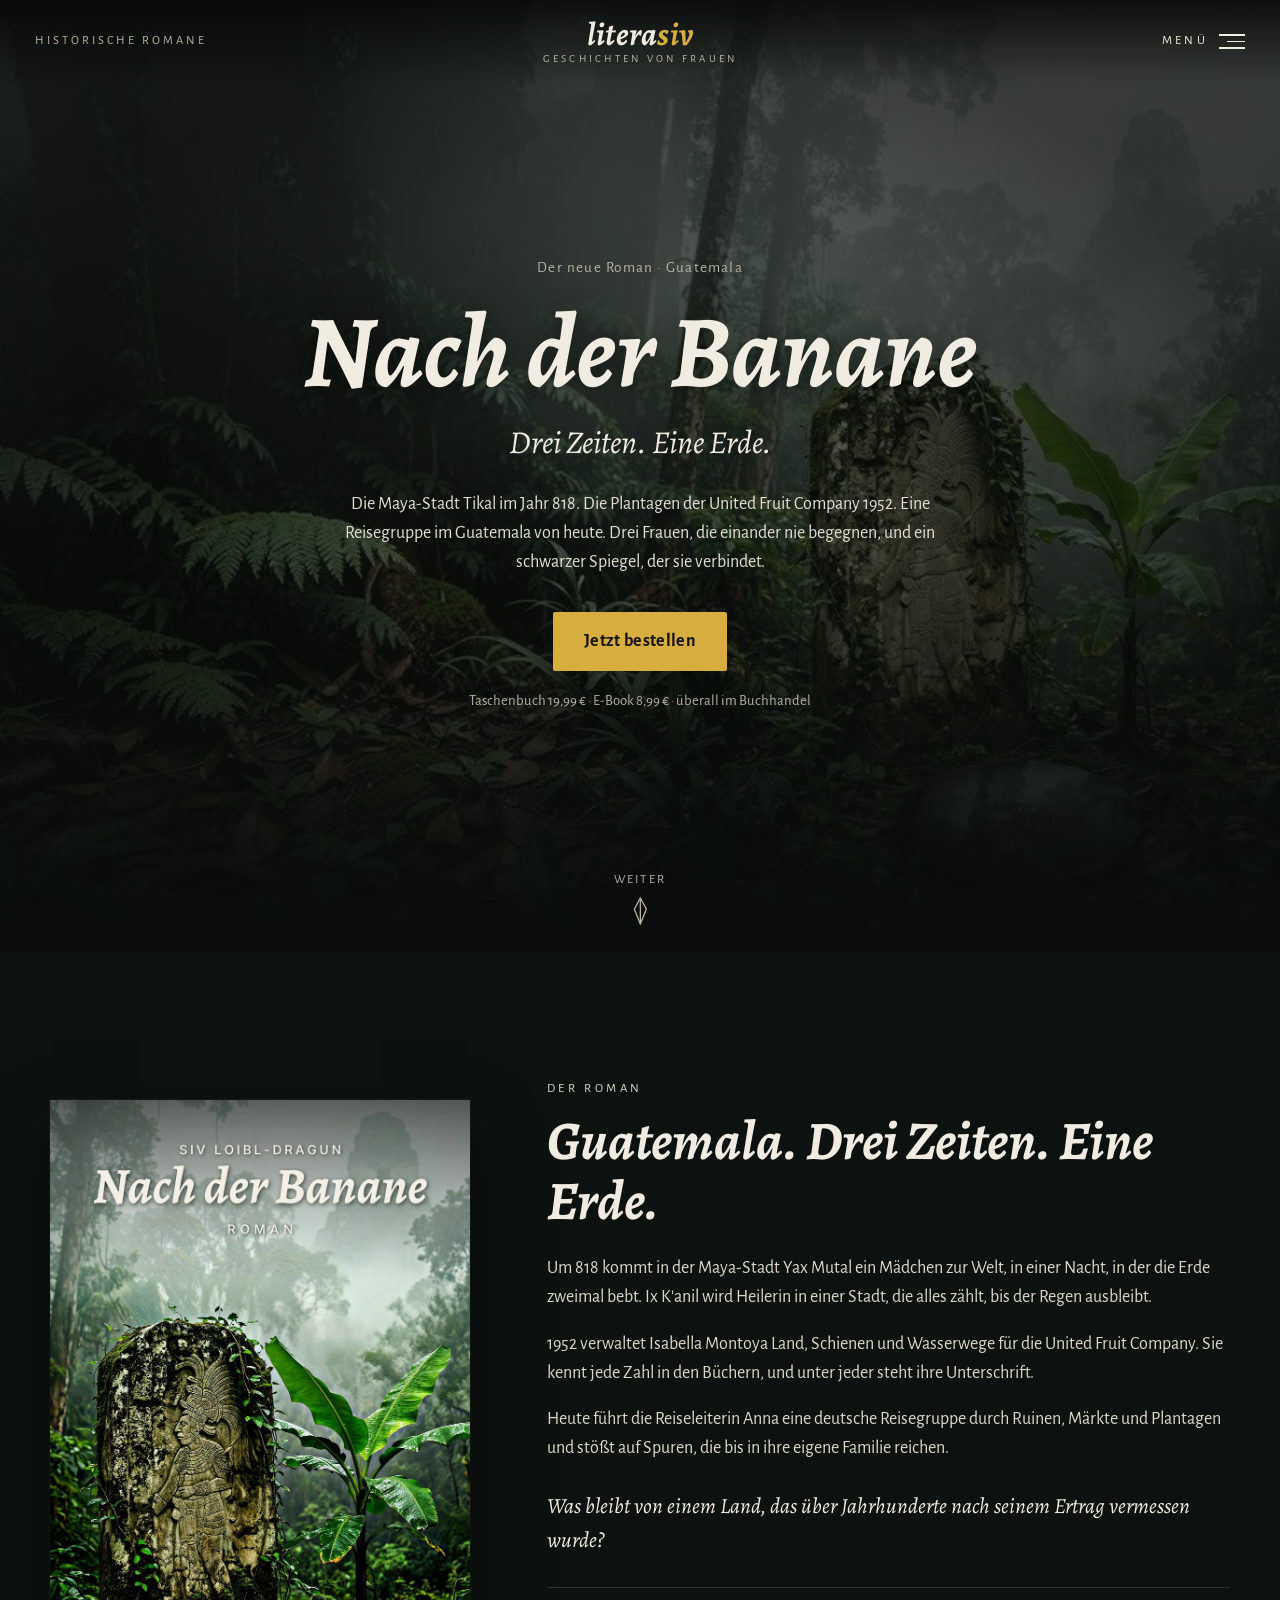
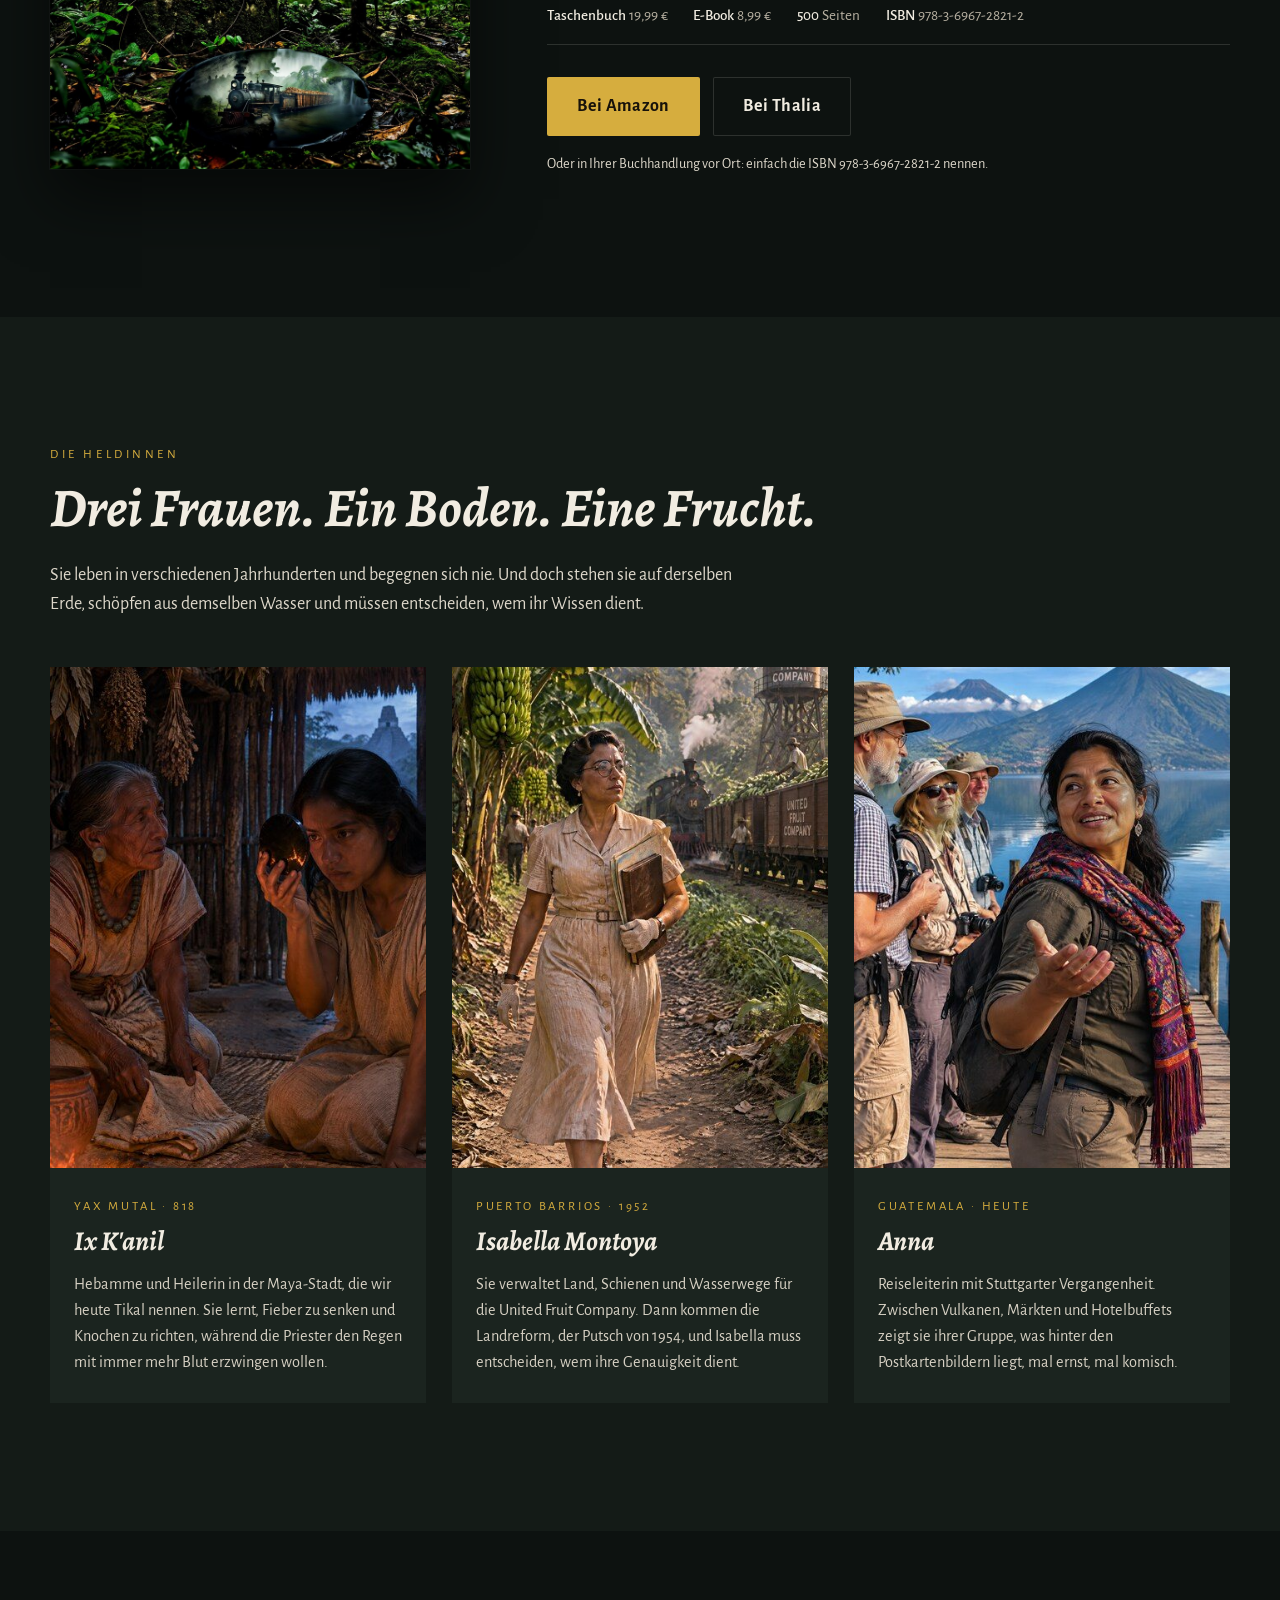
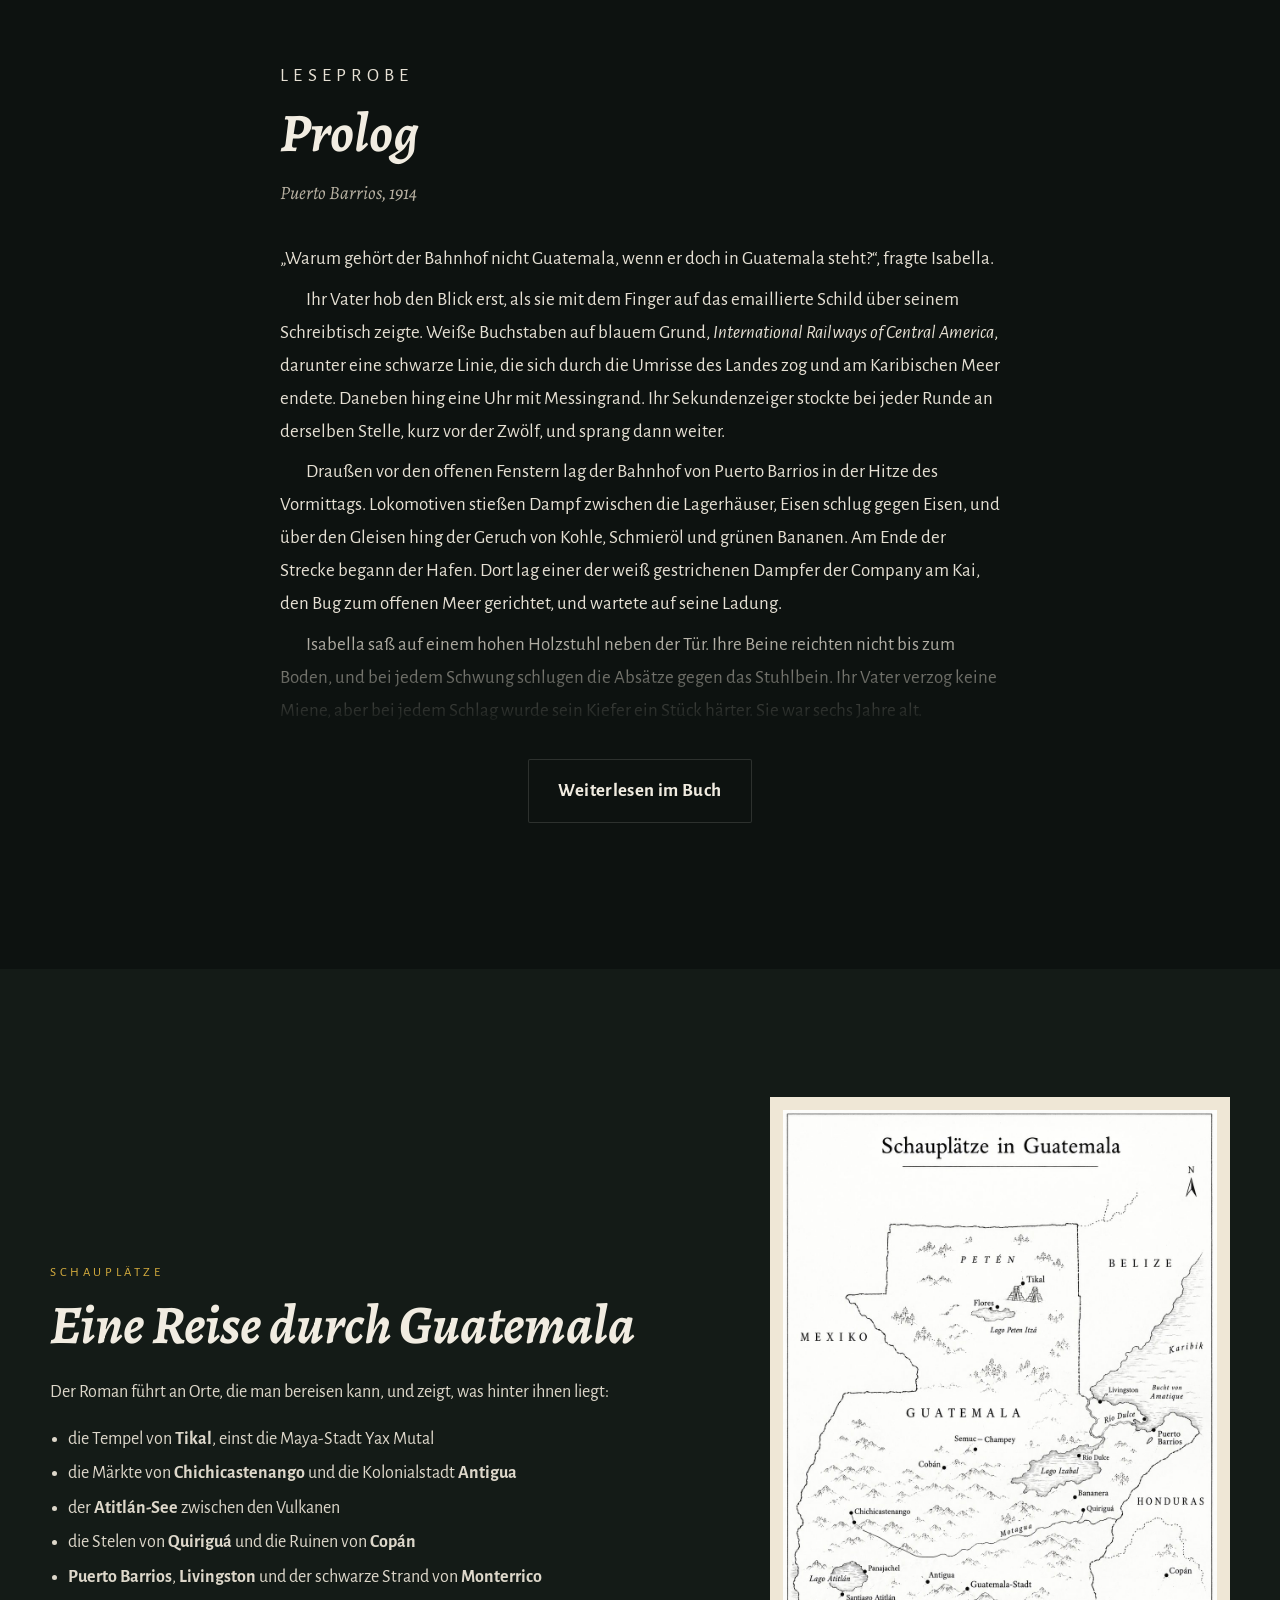
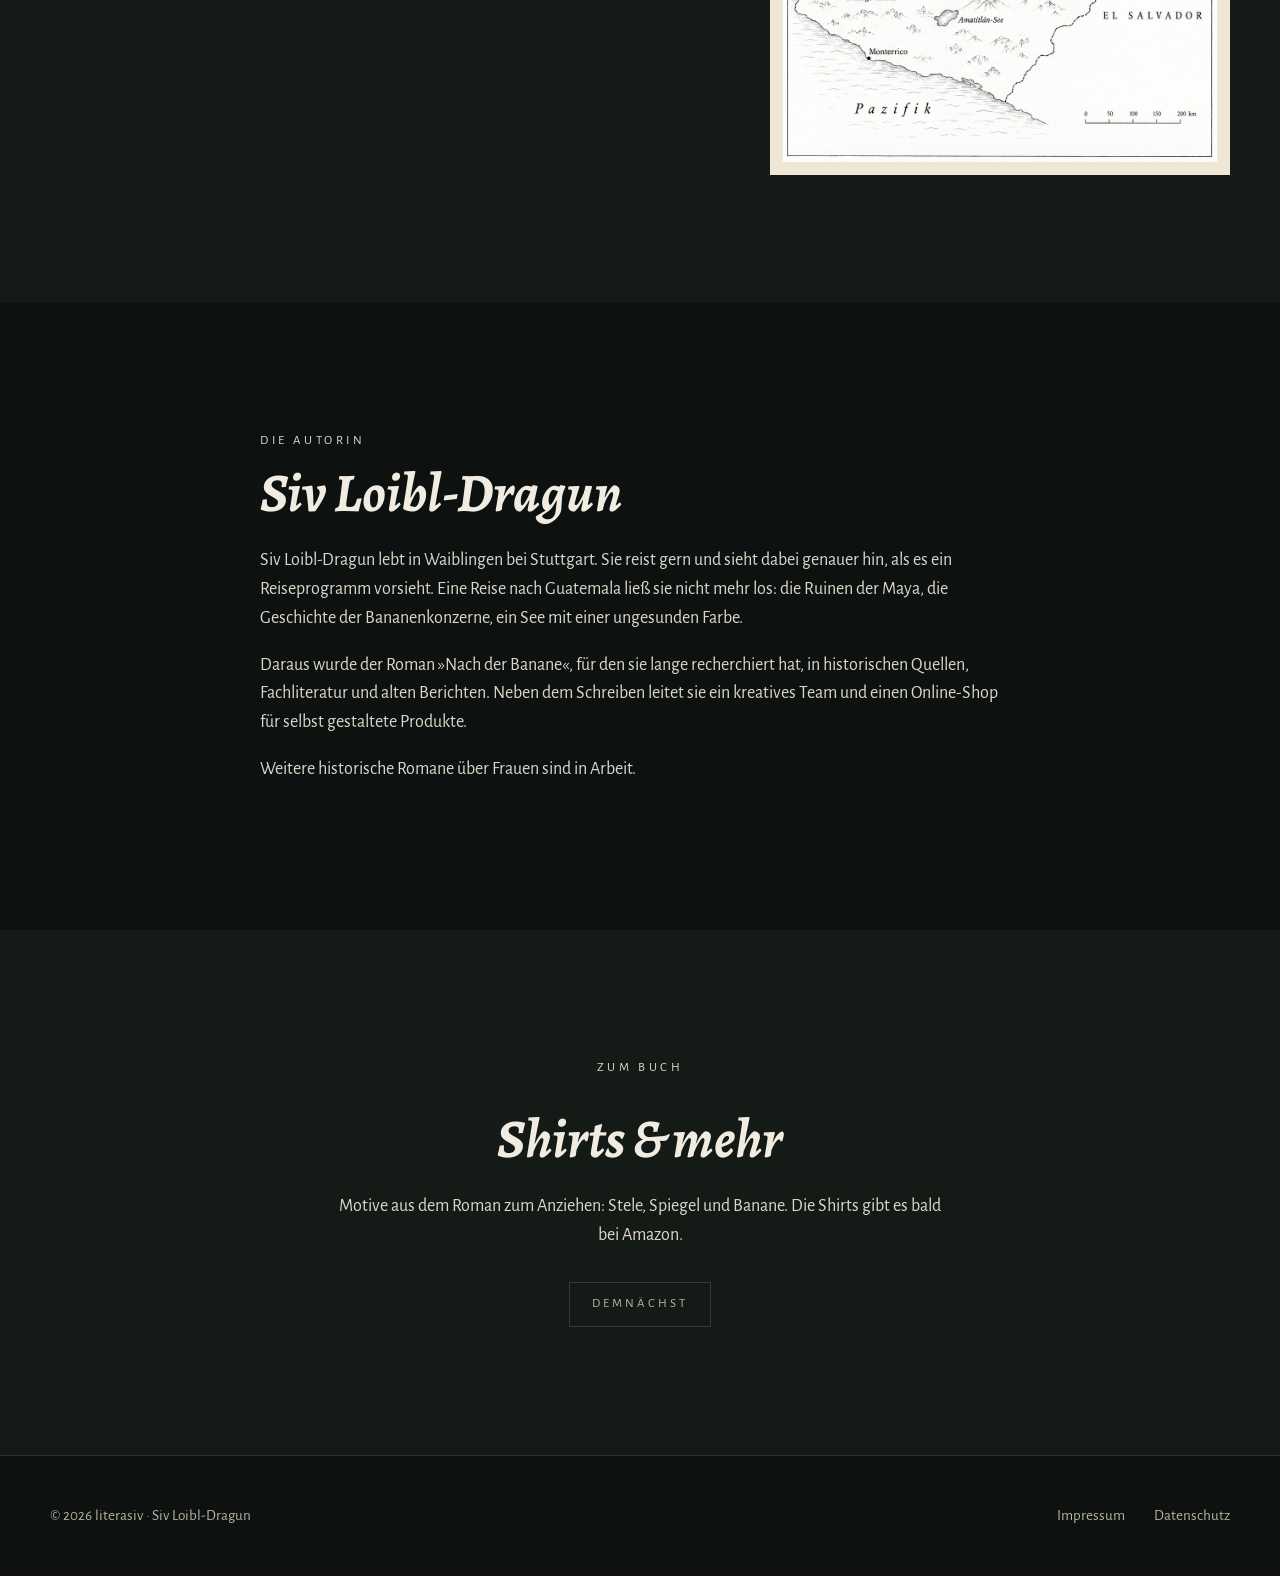
==== index.html @ 1d50f79e "Erste Version von literasiv.de: Startseite mit Video-Hero, Buch, drei Frauen, Leseprobe, Karte, Auto" ====
<!DOCTYPE html>
<html lang="de">
<head>
  <meta charset="utf-8">
  <meta name="viewport" content="width=device-width, initial-scale=1">
  <title>literasiv – Nach der Banane · Historische Romane über Frauen</title>
  <meta name="description" content="Nach der Banane – ein historischer Roman über Guatemala: die Maya 818, die United Fruit Company 1952 und eine Reise durch das heutige Guatemala. Von Siv Loibl-Dragun.">
  <meta property="og:title" content="Nach der Banane – Guatemala. Drei Zeiten. Eine Erde.">
  <meta property="og:description" content="Historischer Roman über drei Frauen, die einander nie begegnen und denselben Boden teilen.">
  <meta property="og:image" content="https://literasiv.de/img/cover.jpg">
  <meta property="og:type" content="website">
  <link rel="preload" href="fonts/alegreya-700-italic.woff2" as="font" type="font/woff2" crossorigin>
  <link rel="stylesheet" href="css/style.css">
  <link rel="icon" href="img/favicon.svg" type="image/svg+xml">
</head>
<body>

<header class="site-header" id="top">
  <span class="header-tag">Historische Romane</span>
  <a class="logo" href="#top" aria-label="literasiv – zur Startseite">
    <span class="logo-word">litera<span>siv</span></span>
    <span class="logo-sub">Geschichten von Frauen</span>
  </a>
  <button class="menu-toggle" aria-expanded="false" aria-controls="menu">
    <span class="label">Menü</span><span class="bars" aria-hidden="true"><i></i><i></i><i></i></span>
  </button>
</header>

<nav class="menu" id="menu" aria-label="Hauptmenü">
  <button class="menu-close">Schließen ✕</button>
  <ul>
    <li><a href="#buch">Das Buch</a></li>
    <li><a href="#frauen">Drei Frauen</a></li>
    <li><a href="#leseprobe">Leseprobe</a></li>
    <li><a href="#karte">Schauplätze</a></li>
    <li><a href="#autorin">Die Autorin</a></li>
    <li><a href="#shirts">Shirts</a></li>
  </ul>
</nav>

<main>
  <section class="hero" aria-label="Nach der Banane">
    <div class="hero-media" aria-hidden="true">
      <video autoplay muted loop playsinline preload="metadata" poster="img/hero-poster.jpg">
        <source src="video/hero.mp4" type="video/mp4">
      </video>
    </div>
    <div class="hero-inner">
      <p class="kicker">Der neue Roman · Guatemala</p>
      <h1>Nach der Banane</h1>
      <p class="claim">Drei Zeiten. Eine Erde.</p>
      <p class="lead">Die Maya-Stadt Tikal im Jahr 818. Die Plantagen der United Fruit Company 1952. Eine Reisegruppe im Guatemala von heute. Drei Frauen, die einander nie begegnen, und ein schwarzer Spiegel, der sie verbindet.</p>
      <a class="btn" href="#buch">Jetzt bestellen</a>
      <p class="note">Taschenbuch 19,99 € · E-Book 8,99 € · überall im Buchhandel</p>
    </div>
    <a class="scroll-hint" href="#buch">Weiter
      <svg width="16" height="28" viewBox="0 0 16 28" fill="none" stroke="currentColor" stroke-width="1.3" aria-hidden="true"><path d="M8 1 L14 12 L8 27 L2 12 Z"/><path d="M8 1 V27"/></svg>
    </a>
  </section>

  <section id="buch">
    <div class="wrap book">
      <img class="book-cover reveal" src="img/cover.jpg" width="900" height="1433" alt="Buchcover: Nach der Banane – eine Maya-Stele im Nebelwald, daneben eine Bananenpflanze und ein schwarzer Obsidianspiegel">
      <div class="book-text reveal">
        <p class="section-label">Der Roman</p>
        <h2>Guatemala. Drei Zeiten. Eine Erde.</h2>
        <p>Um 818 kommt in der Maya-Stadt Yax Mutal ein Mädchen zur Welt, in einer Nacht, in der die Erde zweimal bebt. Ix K'anil wird Heilerin in einer Stadt, die alles zählt, bis der Regen ausbleibt.</p>
        <p>1952 verwaltet Isabella Montoya Land, Schienen und Wasserwege für die United Fruit Company. Sie kennt jede Zahl in den Büchern, und unter jeder steht ihre Unterschrift.</p>
        <p>Heute führt die Reiseleiterin Anna eine deutsche Reisegruppe durch Ruinen, Märkte und Plantagen und stößt auf Spuren, die bis in ihre eigene Familie reichen.</p>
        <p class="question">Was bleibt von einem Land, das über Jahrhunderte nach seinem Ertrag vermessen wurde?</p>
        <div class="facts">
          <span><strong>Taschenbuch</strong> 19,99 €</span>
          <span><strong>E-Book</strong> 8,99 €</span>
          <span><strong>500</strong> Seiten</span>
          <span><strong>ISBN</strong> 978-3-6967-2821-2</span>
        </div>
        <div class="buy">
          <a class="btn" href="https://www.amazon.de/s?k=9783696728212" target="_blank" rel="noopener">Bei Amazon</a>
          <a class="btn ghost" href="https://www.thalia.de/suche?sq=9783696728212" target="_blank" rel="noopener">Bei Thalia</a>
        </div>
        <p class="buy-hint">Oder in Ihrer Buchhandlung vor Ort: einfach die ISBN 978-3-6967-2821-2 nennen.</p>
      </div>
    </div>
  </section>

  <section id="frauen" class="alt">
    <div class="wrap">
      <p class="section-label reveal">Die Heldinnen</p>
      <h2 class="reveal">Drei Frauen. Ein Boden. Eine Frucht.</h2>
      <p class="women-intro reveal">Sie leben in verschiedenen Jahrhunderten und begegnen sich nie. Und doch stehen sie auf derselben Erde, schöpfen aus demselben Wasser und müssen entscheiden, wem ihr Wissen dient.</p>
      <div class="women">
        <article class="woman reveal">
          <img src="img/ixkanil.jpg" width="452" height="800" alt="Ix K'anil und ihre Lehrerin in einer Hütte im Morgengrauen, im Hintergrund ein Tempel von Tikal" loading="lazy">
          <div class="woman-body">
            <span class="era">Yax Mutal · 818</span>
            <h3>Ix K'anil</h3>
            <p>Hebamme und Heilerin in der Maya-Stadt, die wir heute Tikal nennen. Sie lernt, Fieber zu senken und Knochen zu richten, während die Priester den Regen mit immer mehr Blut erzwingen wollen.</p>
          </div>
        </article>
        <article class="woman reveal">
          <img src="img/isabella.jpg" width="452" height="800" alt="Isabella Montoya geht 1952 mit ihrem Rechnungsbuch zwischen Bananenpflanzen, hinter ihr ein Dampfzug" loading="lazy">
          <div class="woman-body">
            <span class="era">Puerto Barrios · 1952</span>
            <h3>Isabella Montoya</h3>
            <p>Sie verwaltet Land, Schienen und Wasserwege für die United Fruit Company. Dann kommen die Landreform, der Putsch von 1954, und Isabella muss entscheiden, wem ihre Genauigkeit dient.</p>
          </div>
        </article>
        <article class="woman reveal">
          <img src="img/anna.jpg" width="452" height="800" alt="Reiseleiterin Anna mit einer Reisegruppe am Atitlán-See, im Hintergrund Vulkane" loading="lazy">
          <div class="woman-body">
            <span class="era">Guatemala · heute</span>
            <h3>Anna</h3>
            <p>Reiseleiterin mit Stuttgarter Vergangenheit. Zwischen Vulkanen, Märkten und Hotelbuffets zeigt sie ihrer Gruppe, was hinter den Postkartenbildern liegt, mal ernst, mal komisch.</p>
          </div>
        </article>
      </div>
    </div>
  </section>

  <section id="leseprobe">
    <div class="wrap sample">
      <p class="section-label reveal">Leseprobe</p>
      <h2 class="reveal">Prolog</h2>
      <p class="place reveal">Puerto Barrios, 1914</p>
      <div class="fade-out reveal">
        <p>„Warum gehört der Bahnhof nicht Guatemala, wenn er doch in Guatemala steht?“, fragte Isabella.</p>
        <p>Ihr Vater hob den Blick erst, als sie mit dem Finger auf das emaillierte Schild über seinem Schreibtisch zeigte. Weiße Buchstaben auf blauem Grund, <em>International Railways of Central America</em>, darunter eine schwarze Linie, die sich durch die Umrisse des Landes zog und am Karibischen Meer endete. Daneben hing eine Uhr mit Messingrand. Ihr Sekundenzeiger stockte bei jeder Runde an derselben Stelle, kurz vor der Zwölf, und sprang dann weiter.</p>
        <p>Draußen vor den offenen Fenstern lag der Bahnhof von Puerto Barrios in der Hitze des Vormittags. Lokomotiven stießen Dampf zwischen die Lagerhäuser, Eisen schlug gegen Eisen, und über den Gleisen hing der Geruch von Kohle, Schmieröl und grünen Bananen. Am Ende der Strecke begann der Hafen. Dort lag einer der weiß gestrichenen Dampfer der Company am Kai, den Bug zum offenen Meer gerichtet, und wartete auf seine Ladung.</p>
        <p>Isabella saß auf einem hohen Holzstuhl neben der Tür. Ihre Beine reichten nicht bis zum Boden, und bei jedem Schwung schlugen die Absätze gegen das Stuhlbein. Ihr Vater verzog keine Miene, aber bei jedem Schlag wurde sein Kiefer ein Stück härter. Sie war sechs Jahre alt.</p>
      </div>
      <p class="reveal" style="text-align:center;margin-top:2rem"><a class="btn ghost" href="#buch">Weiterlesen im Buch</a></p>
    </div>
  </section>

  <section id="karte" class="alt">
    <div class="wrap map">
      <div class="reveal">
        <p class="section-label">Schauplätze</p>
        <h2>Eine Reise durch Guatemala</h2>
        <p style="color:#ddd7ca">Der Roman führt an Orte, die man bereisen kann, und zeigt, was hinter ihnen liegt:</p>
        <ul>
          <li>die Tempel von <strong>Tikal</strong>, einst die Maya-Stadt Yax Mutal</li>
          <li>die Märkte von <strong>Chichicastenango</strong> und die Kolonialstadt <strong>Antigua</strong></li>
          <li>der <strong>Atitlán-See</strong> zwischen den Vulkanen</li>
          <li>die Stelen von <strong>Quiriguá</strong> und die Ruinen von <strong>Copán</strong></li>
          <li><strong>Puerto Barrios</strong>, <strong>Livingston</strong> und der schwarze Strand von <strong>Monterrico</strong></li>
        </ul>
      </div>
      <img class="reveal" src="img/karte.jpg" width="1024" height="1536" alt="Handgezeichnete Karte der Schauplätze in Guatemala" loading="lazy">
    </div>
  </section>

  <section id="autorin">
    <div class="wrap author reveal">
      <p class="section-label">Die Autorin</p>
      <h2>Siv Loibl-Dragun</h2>
      <p>Siv Loibl-Dragun lebt in Waiblingen bei Stuttgart. Sie reist gern und sieht dabei genauer hin, als es ein Reiseprogramm vorsieht. Eine Reise nach Guatemala ließ sie nicht mehr los: die Ruinen der Maya, die Geschichte der Bananenkonzerne, ein See mit einer ungesunden Farbe.</p>
      <p>Daraus wurde der Roman »Nach der Banane«, für den sie lange recherchiert hat, in historischen Quellen, Fachliteratur und alten Berichten. Neben dem Schreiben leitet sie ein kreatives Team und einen Online-Shop für selbst gestaltete Produkte.</p>
      <p>Weitere historische Romane über Frauen sind in Arbeit.</p>
    </div>
  </section>

  <section id="shirts" class="alt">
    <div class="wrap shirts reveal">
      <p class="section-label">Zum Buch</p>
      <h2>Shirts &amp; mehr</h2>
      <p>Motive aus dem Roman zum Anziehen: Stele, Spiegel und Banane. Die Shirts gibt es bald bei Amazon.</p>
      <span class="soon">Demnächst</span>
    </div>
  </section>
</main>

<footer class="site-footer">
  <div class="wrap footer-grid">
    <span>© 2026 literasiv · Siv Loibl-Dragun</span>
    <nav aria-label="Rechtliches">
      <a href="impressum.html">Impressum</a>
      <a href="datenschutz.html">Datenschutz</a>
    </nav>
  </div>
</footer>

<script src="js/main.js" defer></script>
</body>
</html>
---- css/style.css ----
/* literasiv.de – Romane von Siv Loibl-Dragun */

@font-face { font-family: "Alegreya"; src: url("../fonts/alegreya-700-italic.woff2") format("woff2"); font-weight: 700; font-style: italic; font-display: swap; }
@font-face { font-family: "Alegreya"; src: url("../fonts/alegreya-400-italic.woff2") format("woff2"); font-weight: 400; font-style: italic; font-display: swap; }
@font-face { font-family: "Alegreya Sans"; src: url("../fonts/alegreya-sans-400-normal.woff2") format("woff2"); font-weight: 400; font-style: normal; font-display: swap; }
@font-face { font-family: "Alegreya Sans"; src: url("../fonts/alegreya-sans-400-italic.woff2") format("woff2"); font-weight: 400; font-style: italic; font-display: swap; }
@font-face { font-family: "Alegreya Sans"; src: url("../fonts/alegreya-sans-500-normal.woff2") format("woff2"); font-weight: 500; font-style: normal; font-display: swap; }
@font-face { font-family: "Alegreya Sans"; src: url("../fonts/alegreya-sans-700-normal.woff2") format("woff2"); font-weight: 700; font-style: normal; font-display: swap; }

:root {
  --bg: #0d1210;
  --bg-2: #141b17;
  --bg-3: #1b241f;
  --text: #f1ece1;
  --muted: #b9b2a3;
  --line: rgba(241, 236, 225, .14);
  --accent: #d6ad3e;        /* reifes Bananengelb */
  --accent-dark: #b88f24;
  --serif: "Alegreya", Georgia, serif;
  --sans: "Alegreya Sans", "Segoe UI", Arial, sans-serif;
  --wrap: 1180px;
}

*, *::before, *::after { box-sizing: border-box; }
html { scroll-behavior: smooth; }
body { margin: 0; background: var(--bg); color: var(--text); font-family: var(--sans); font-size: 1.125rem; line-height: 1.6; -webkit-font-smoothing: antialiased; }
img { max-width: 100%; height: auto; display: block; }
a { color: inherit; }
.wrap { width: min(var(--wrap), 100% - 3rem); margin-inline: auto; }
.visually-hidden { position: absolute !important; width: 1px; height: 1px; overflow: hidden; clip: rect(0 0 0 0); white-space: nowrap; }

/* ---------- Kopfzeile ---------- */
.site-header { position: fixed; inset: 0 0 auto 0; z-index: 50; display: grid; grid-template-columns: 1fr auto 1fr; align-items: center; padding: 1.1rem 2.2rem; background: linear-gradient(to bottom, rgba(5,8,6,.85), rgba(5,8,6,0)); transition: background .3s, padding .3s; }
.site-header.scrolled { background: rgba(8, 11, 9, .96); padding-block: .7rem; box-shadow: 0 1px 0 var(--line); }
.header-tag { font-size: .78rem; letter-spacing: .24em; text-transform: uppercase; color: var(--muted); }
.logo { text-decoration: none; text-align: center; line-height: 1; }
.logo-word { font-family: var(--serif); font-weight: 700; font-style: italic; font-size: 2rem; letter-spacing: .01em; }
.logo-word span { color: var(--accent); }
.logo-sub { display: block; margin-top: .3rem; font-size: .68rem; letter-spacing: .3em; text-transform: uppercase; color: var(--muted); }
.menu-toggle { justify-self: end; display: flex; align-items: center; gap: .7rem; background: none; border: 0; color: var(--text); font: inherit; font-size: .8rem; letter-spacing: .24em; text-transform: uppercase; cursor: pointer; padding: .4rem 0; }
.menu-toggle .bars { width: 26px; display: grid; gap: 5px; }
.menu-toggle .bars i { display: block; height: 1.5px; background: currentColor; }
.menu-toggle .bars i:nth-child(2) { width: 70%; justify-self: end; }

/* ---------- Menü-Overlay ---------- */
.menu { position: fixed; inset: 0; z-index: 60; background: rgba(8, 11, 9, .97); display: grid; place-items: center; opacity: 0; visibility: hidden; transition: opacity .3s, visibility .3s; }
.menu.open { opacity: 1; visibility: visible; }
.menu ul { list-style: none; margin: 0; padding: 0; text-align: center; }
.menu li { margin: .4rem 0; }
.menu a { font-family: var(--serif); font-style: italic; font-weight: 700; font-size: clamp(2rem, 5vw, 3.2rem); text-decoration: none; transition: color .2s; }
.menu a:hover, .menu a:focus-visible { color: var(--accent); }
.menu-close { position: absolute; top: 1.4rem; right: 2.2rem; background: none; border: 0; color: var(--text); font: inherit; font-size: .8rem; letter-spacing: .24em; text-transform: uppercase; cursor: pointer; }

/* ---------- Hero mit Video ---------- */
.hero { position: relative; min-height: 100vh; min-height: 100svh; display: grid; place-items: center; text-align: center; overflow: hidden; }
.hero-media { position: absolute; inset: 0; z-index: -2; }
.hero-media video, .hero-media img { width: 100%; height: 100%; object-fit: cover; }
.hero::after { content: ""; position: absolute; inset: 0; z-index: -1; background: radial-gradient(ellipse at center, rgba(8,11,9,.35) 0%, rgba(8,11,9,.72) 70%), linear-gradient(to bottom, rgba(8,11,9,.2) 60%, var(--bg) 100%); }
.hero-inner { padding: 8rem 1.5rem 6rem; max-width: 900px; }
.kicker { font-size: .95rem; letter-spacing: .08em; color: var(--muted); margin: 0 0 1.2rem; }
.hero h1 { font-family: var(--serif); font-weight: 700; font-style: italic; font-size: clamp(3rem, 9vw, 6.4rem); line-height: 1.02; margin: 0; text-shadow: 0 2px 24px rgba(0,0,0,.45); }
.hero .claim { font-family: var(--serif); font-style: italic; font-weight: 400; font-size: clamp(1.4rem, 3vw, 2rem); margin: .8rem 0 1.4rem; color: var(--text); }
.hero .lead { max-width: 620px; margin: 0 auto 2.2rem; color: #e4dfd3; }
.btn { display: inline-flex; align-items: center; gap: .6rem; background: var(--accent); color: #17120a; font-weight: 700; letter-spacing: .02em; text-decoration: none; padding: .95rem 1.9rem; border-radius: 2px; transition: background .2s, transform .2s; }
.btn:hover, .btn:focus-visible { background: #e6be52; transform: translateY(-1px); }
.btn.ghost { background: transparent; color: var(--text); box-shadow: inset 0 0 0 1px var(--line); }
.btn.ghost:hover { box-shadow: inset 0 0 0 1px var(--accent); color: var(--accent); }
.hero .note { margin-top: 1.1rem; font-size: .92rem; color: var(--muted); }
.scroll-hint { position: absolute; bottom: 1.6rem; left: 50%; transform: translateX(-50%); font-size: .8rem; letter-spacing: .16em; text-transform: uppercase; color: var(--muted); text-decoration: none; display: grid; justify-items: center; gap: .4rem; }
.scroll-hint svg { animation: bob 2.4s ease-in-out infinite; }
@keyframes bob { 50% { transform: translateY(6px); } }

/* ---------- Abschnitte ---------- */
section { padding: clamp(4.5rem, 10vw, 8rem) 0; }
.section-label { font-size: .8rem; letter-spacing: .28em; text-transform: uppercase; color: var(--accent); margin: 0 0 .8rem; }
h2 { font-family: var(--serif); font-style: italic; font-weight: 700; font-size: clamp(2.2rem, 5vw, 3.4rem); line-height: 1.1; margin: 0 0 1.4rem; }
h3 { font-family: var(--serif); font-style: italic; font-weight: 700; font-size: 1.7rem; margin: 0 0 .4rem; }
.alt { background: var(--bg-2); }

/* Buch */
.book { display: grid; grid-template-columns: minmax(260px, 420px) 1fr; gap: clamp(2.5rem, 6vw, 5.5rem); align-items: center; }
.book-cover { box-shadow: 0 30px 60px rgba(0,0,0,.55), 0 0 0 1px rgba(255,255,255,.04); transform: rotate(-1.2deg); }
.book-text p { color: #ddd7ca; }
.book-text .question { font-family: var(--serif); font-style: italic; font-size: 1.35rem; color: var(--text); margin-top: 1.6rem; }
.facts { display: flex; flex-wrap: wrap; gap: .5rem 1.6rem; margin: 1.8rem 0 2rem; padding: 1rem 0; border-block: 1px solid var(--line); font-size: .95rem; color: var(--muted); }
.facts strong { color: var(--text); font-weight: 500; }
.buy { display: flex; flex-wrap: wrap; gap: .8rem; }
.buy-hint { font-size: .9rem; color: var(--muted); margin-top: 1rem; }

/* Drei Frauen */
.women-intro { max-width: 700px; margin-bottom: 3rem; color: #ddd7ca; }
.women { display: grid; grid-template-columns: repeat(3, 1fr); gap: 1.6rem; }
.woman { background: var(--bg-3); overflow: hidden; }
.woman img { width: 100%; aspect-ratio: 3 / 4; object-fit: cover; object-position: center 30%; transition: transform .6s; }
.woman:hover img { transform: scale(1.04); }
.woman-body { padding: 1.4rem 1.5rem 1.7rem; }
.woman .era { font-size: .8rem; letter-spacing: .22em; text-transform: uppercase; color: var(--accent); }
.woman p { margin: .5rem 0 0; color: #d6d0c3; font-size: 1.02rem; }

/* Leseprobe */
.sample { max-width: 720px; margin-inline: auto; }
.sample .place { font-family: var(--serif); font-style: italic; color: var(--muted); margin: -.6rem 0 2rem; }
.sample p { font-size: 1.18rem; line-height: 1.75; color: #e6e0d4; }
.sample p + p { text-indent: 1.4em; margin-top: -.6em; }
.fade-out { position: relative; }
.fade-out::after { content: ""; position: absolute; inset: auto 0 0 0; height: 7rem; background: linear-gradient(to bottom, rgba(13,18,16,0), var(--bg)); }

/* Karte */
.map { display: grid; grid-template-columns: 1fr minmax(260px, 460px); gap: clamp(2.5rem, 6vw, 5rem); align-items: center; }
.map img { background: #efe7d6; padding: .8rem; }
.map ul { padding-left: 1.1rem; color: #ddd7ca; }
.map li { margin: .35rem 0; }

/* Autorin */
.author { max-width: 760px; }
.author p { color: #ddd7ca; }

/* Shirts */
.shirts { text-align: center; }
.shirts p { max-width: 620px; margin: 0 auto 2rem; color: #ddd7ca; }
.soon { display: inline-block; font-size: .8rem; letter-spacing: .24em; text-transform: uppercase; color: var(--muted); border: 1px solid var(--line); padding: .7rem 1.4rem; }

/* Fußzeile */
.site-footer { border-top: 1px solid var(--line); padding: 3rem 0; font-size: .95rem; color: var(--muted); }
.footer-grid { display: flex; flex-wrap: wrap; justify-content: space-between; gap: 1.5rem; align-items: center; }
.site-footer nav a { margin-left: 1.6rem; text-decoration: none; }
.site-footer nav a:first-child { margin-left: 0; }
.site-footer a:hover { color: var(--accent); }

/* Unterseiten (Impressum, Datenschutz) */
.legal { padding-top: 9rem; }
.legal .wrap { max-width: 780px; }
.legal h2 { font-size: 1.6rem; margin-top: 2.4rem; }
.legal p, .legal li { color: #ddd7ca; }

/* Einblenden beim Scrollen */
.reveal { opacity: 0; transform: translateY(24px); transition: opacity .9s ease, transform .9s ease; }
.reveal.visible { opacity: 1; transform: none; }

@media (max-width: 900px) {
  .site-header { grid-template-columns: auto 1fr; padding: 1rem 1.2rem; }
  .header-tag { display: none; }
  .logo { text-align: left; }
  .logo-word { font-size: 1.6rem; }
  .menu-toggle .label { display: none; }
  .book, .map { grid-template-columns: 1fr; }
  .book-cover { max-width: 300px; margin-inline: auto; }
  .women { grid-template-columns: 1fr; }
  .woman img { aspect-ratio: 4 / 3; }
  .site-footer nav a { margin: 0 1.2rem 0 0; }
}

@media (prefers-reduced-motion: reduce) {
  html { scroll-behavior: auto; }
  .reveal { opacity: 1; transform: none; transition: none; }
  .scroll-hint svg { animation: none; }
}
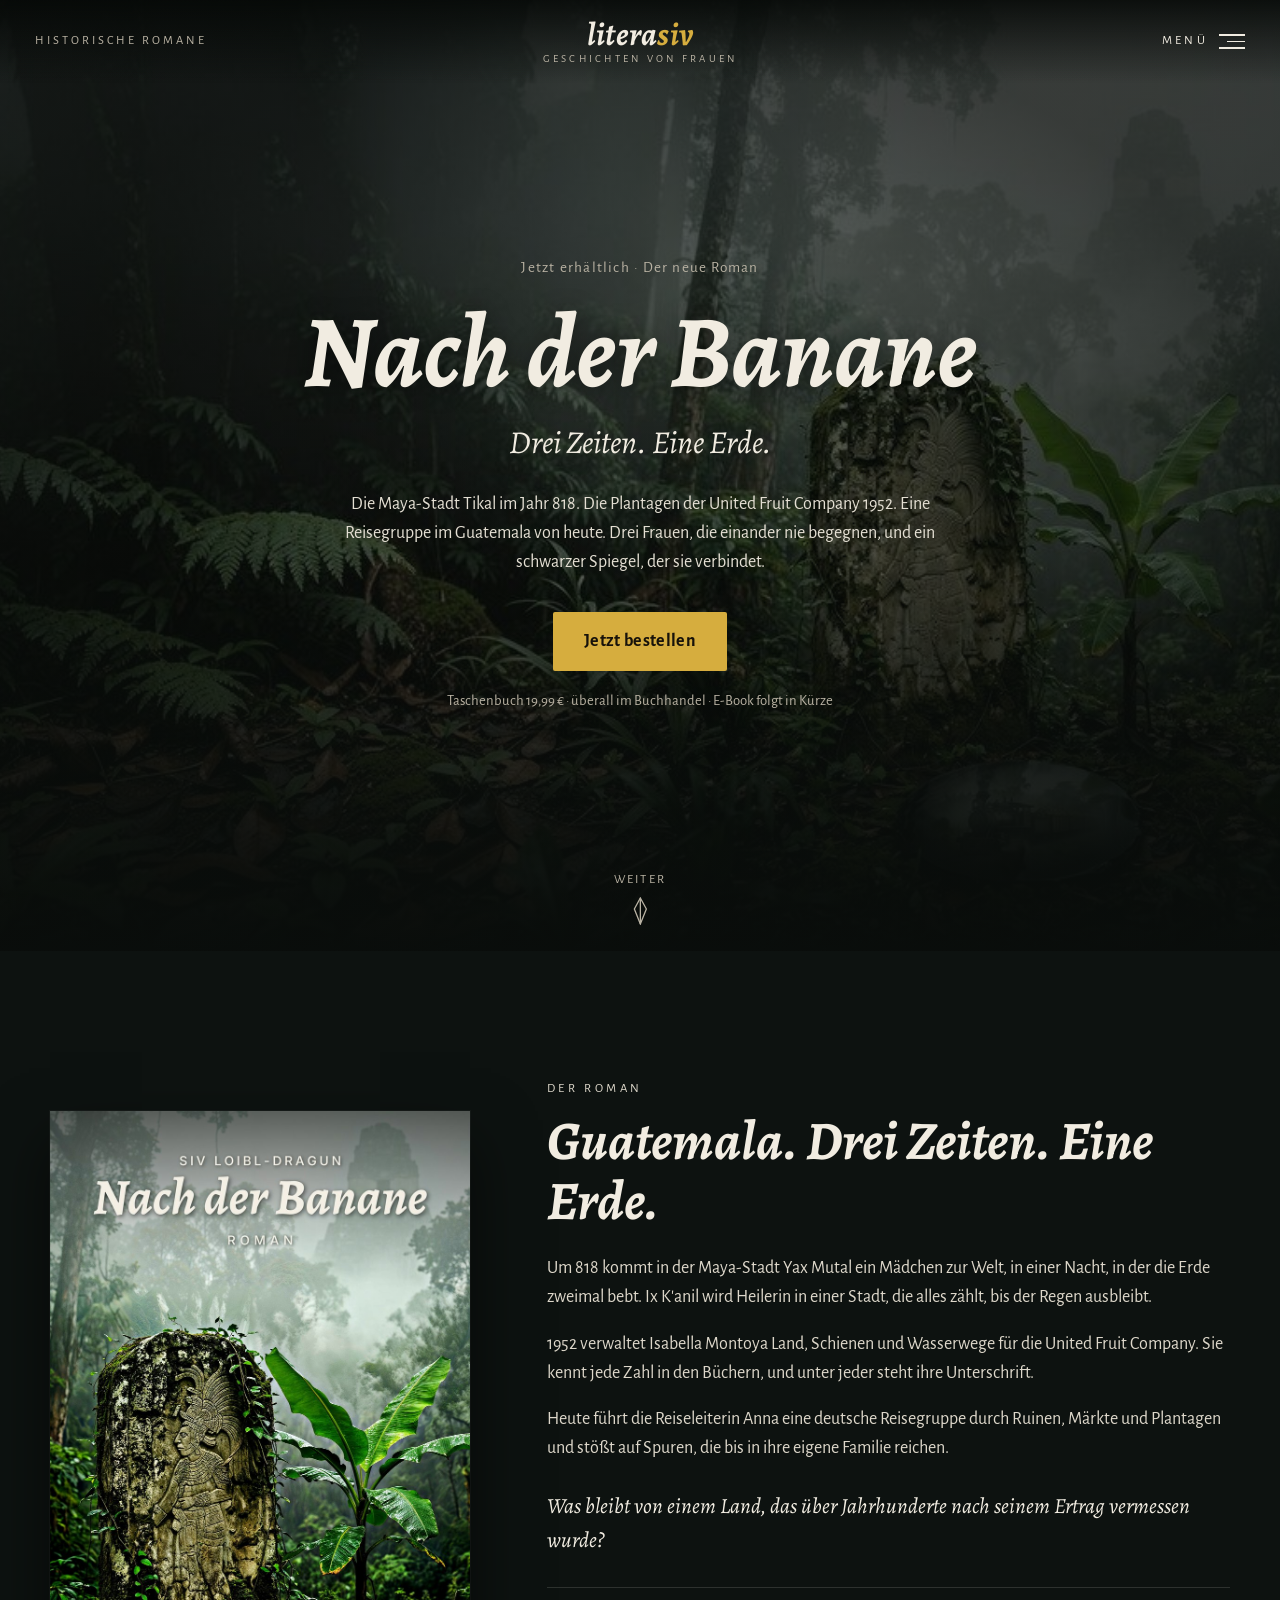
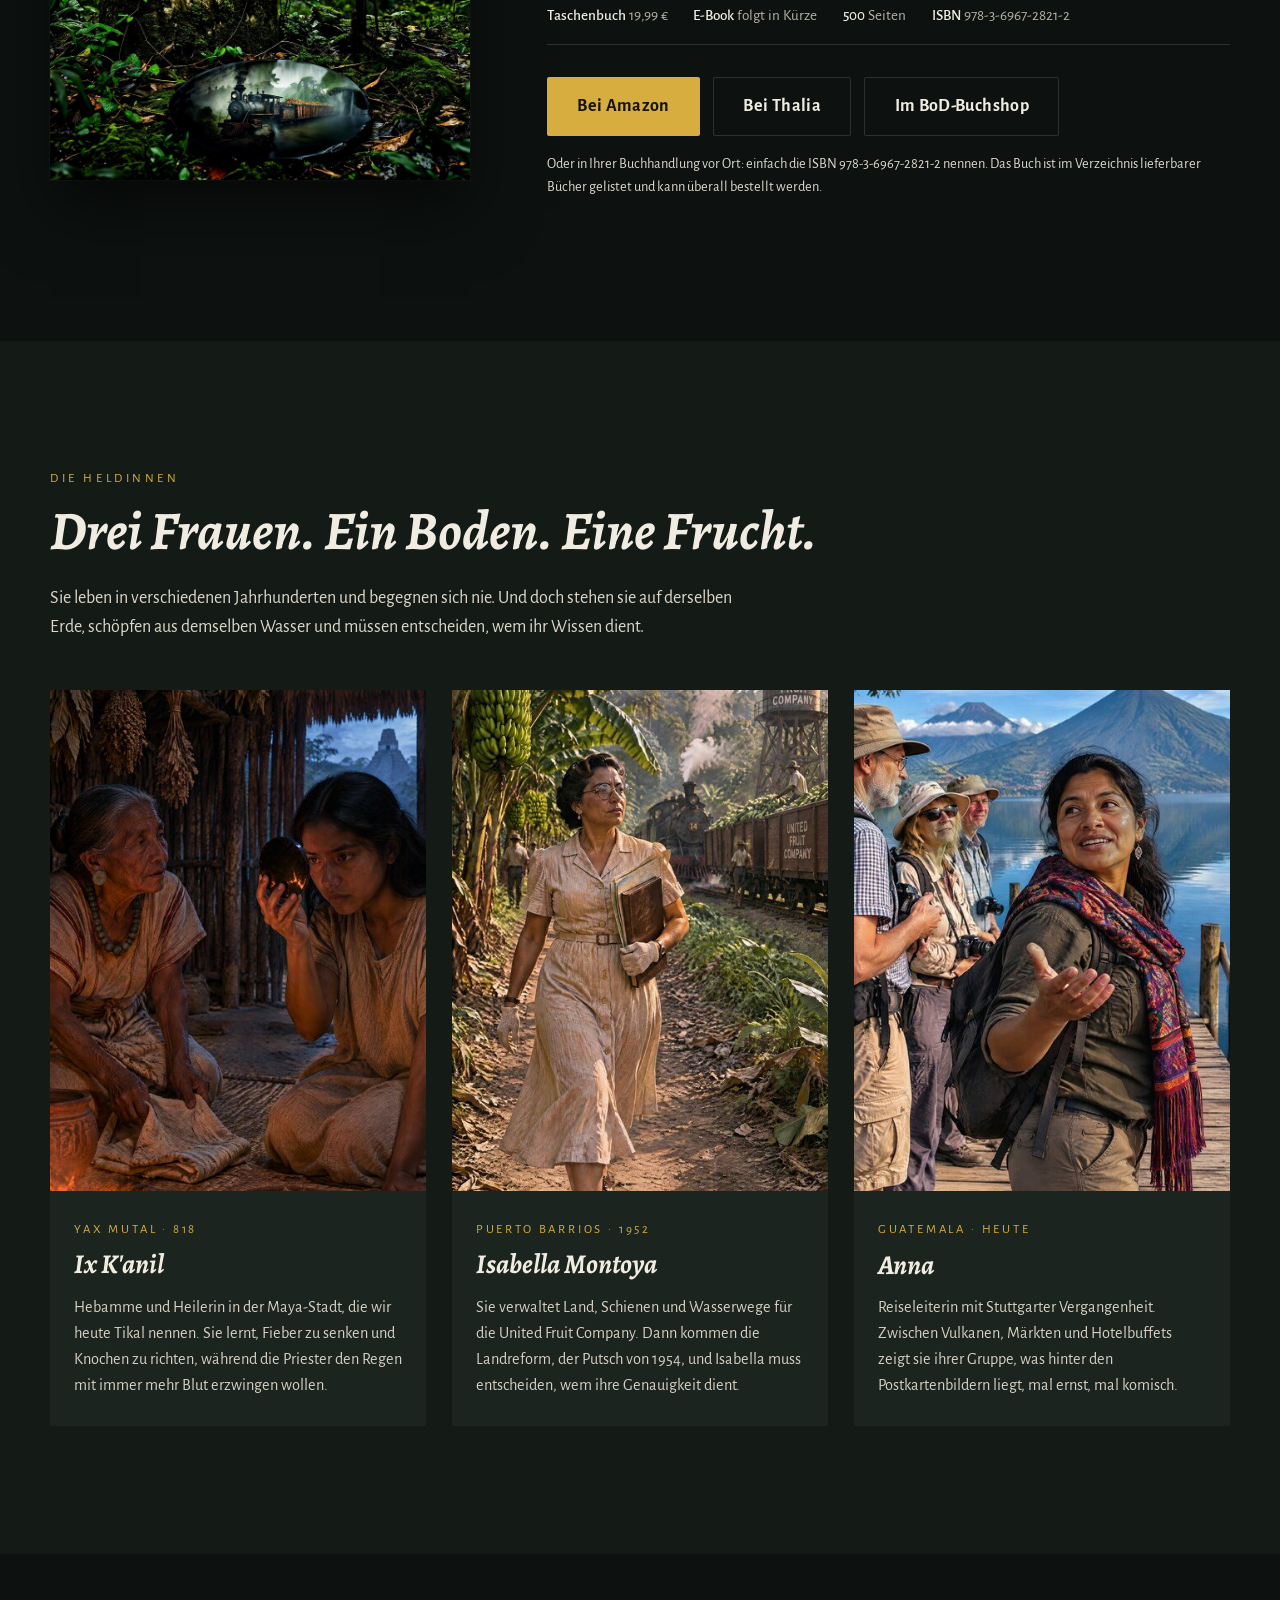
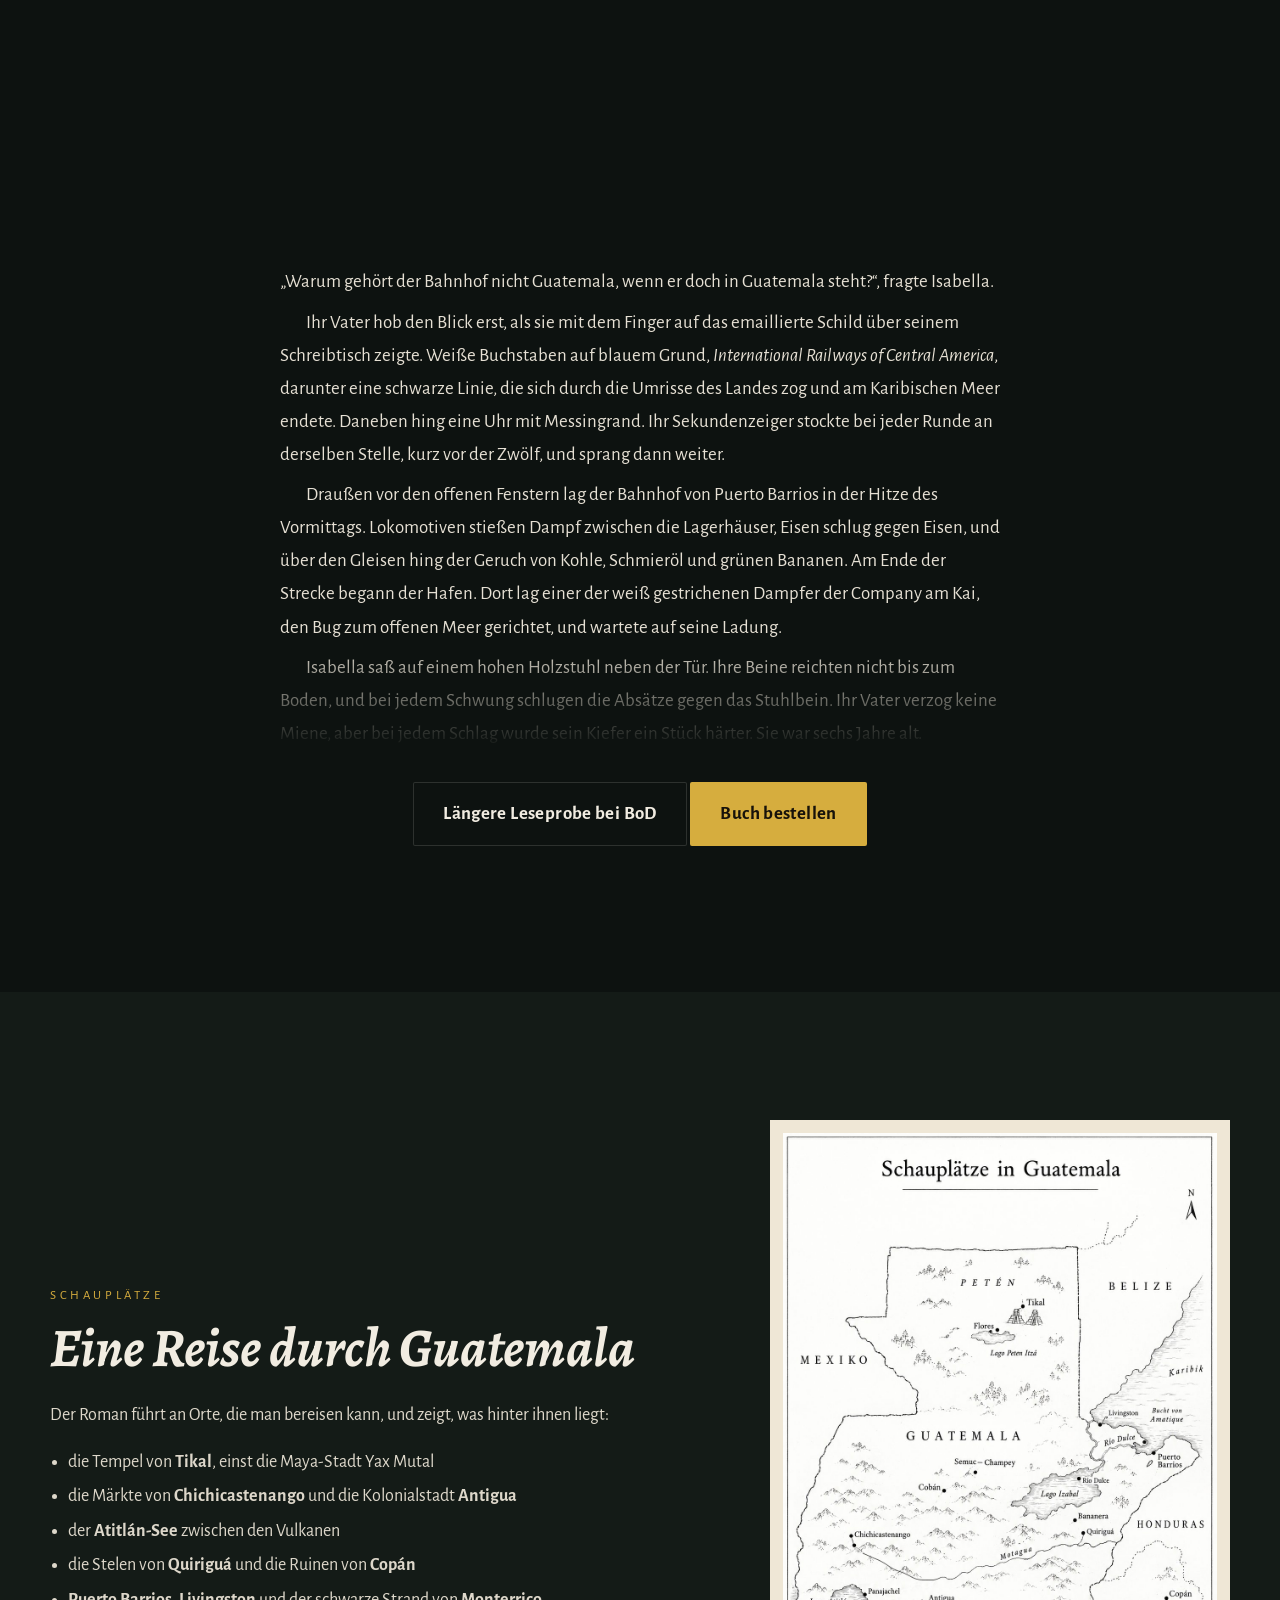
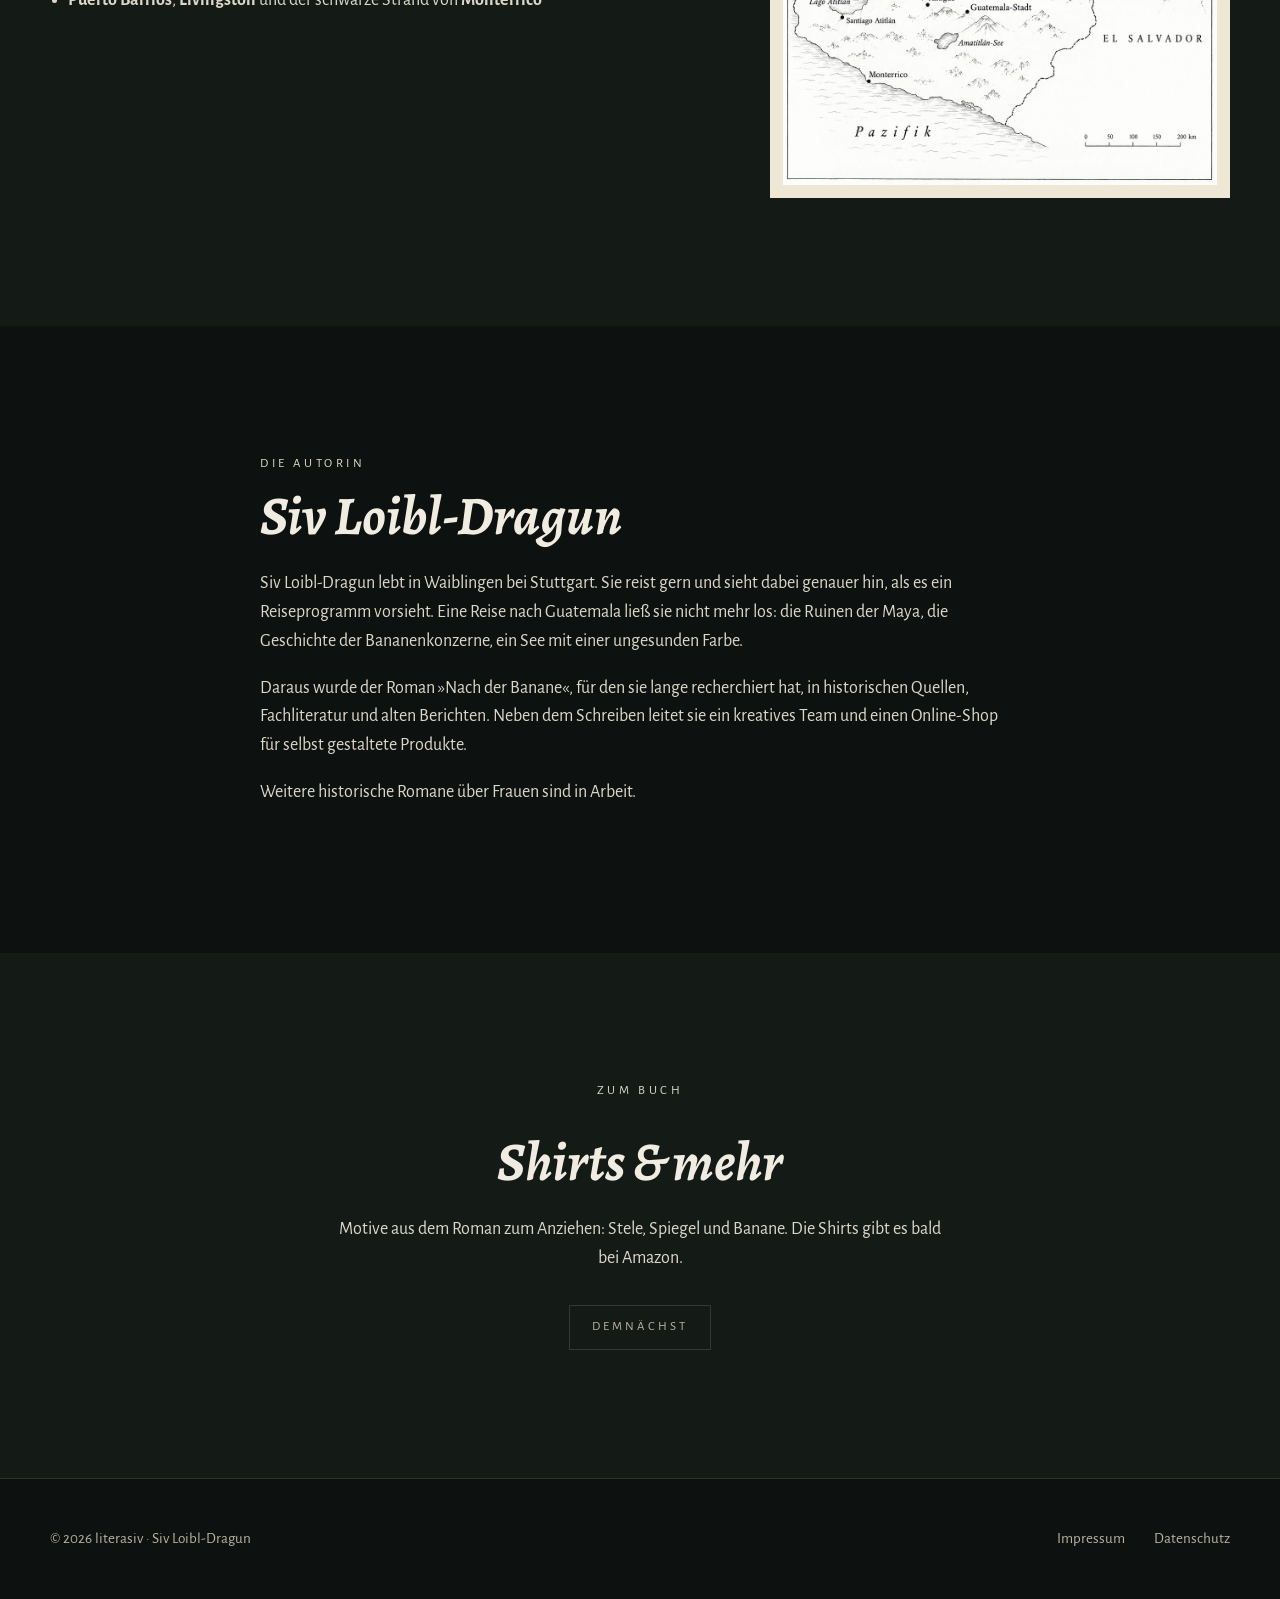
==== commit 48fc1fc4: "Buch erschienen: direkte Links zu Amazon, Thalia und BoD, Leseprobe bei BoD, E-Book folgt Co-Authore" ====
--- a/index.html
+++ b/index.html
@@ -46,12 +46,12 @@
       </video>
     </div>
     <div class="hero-inner">
-      <p class="kicker">Der neue Roman · Guatemala</p>
+      <p class="kicker">Jetzt erhältlich · Der neue Roman</p>
       <h1>Nach der Banane</h1>
       <p class="claim">Drei Zeiten. Eine Erde.</p>
       <p class="lead">Die Maya-Stadt Tikal im Jahr 818. Die Plantagen der United Fruit Company 1952. Eine Reisegruppe im Guatemala von heute. Drei Frauen, die einander nie begegnen, und ein schwarzer Spiegel, der sie verbindet.</p>
       <a class="btn" href="#buch">Jetzt bestellen</a>
-      <p class="note">Taschenbuch 19,99 € · E-Book 8,99 € · überall im Buchhandel</p>
+      <p class="note">Taschenbuch 19,99 € · überall im Buchhandel · E-Book folgt in Kürze</p>
     </div>
     <a class="scroll-hint" href="#buch">Weiter
       <svg width="16" height="28" viewBox="0 0 16 28" fill="none" stroke="currentColor" stroke-width="1.3" aria-hidden="true"><path d="M8 1 L14 12 L8 27 L2 12 Z"/><path d="M8 1 V27"/></svg>
@@ -70,15 +70,16 @@
         <p class="question">Was bleibt von einem Land, das über Jahrhunderte nach seinem Ertrag vermessen wurde?</p>
         <div class="facts">
           <span><strong>Taschenbuch</strong> 19,99 €</span>
-          <span><strong>E-Book</strong> 8,99 €</span>
+          <span><strong>E-Book</strong> folgt in Kürze</span>
           <span><strong>500</strong> Seiten</span>
           <span><strong>ISBN</strong> 978-3-6967-2821-2</span>
         </div>
         <div class="buy">
-          <a class="btn" href="https://www.amazon.de/s?k=9783696728212" target="_blank" rel="noopener">Bei Amazon</a>
-          <a class="btn ghost" href="https://www.thalia.de/suche?sq=9783696728212" target="_blank" rel="noopener">Bei Thalia</a>
+          <a class="btn" href="https://www.amazon.de/dp/3696728217" target="_blank" rel="noopener">Bei Amazon</a>
+          <a class="btn ghost" href="https://www.thalia.de/shop/home/artikeldetails/A1082874113" target="_blank" rel="noopener">Bei Thalia</a>
+          <a class="btn ghost" href="https://buchshop.bod.de/nach-der-banane-siv-loibl-dragun-9783696728212" target="_blank" rel="noopener">Im BoD-Buchshop</a>
         </div>
-        <p class="buy-hint">Oder in Ihrer Buchhandlung vor Ort: einfach die ISBN 978-3-6967-2821-2 nennen.</p>
+        <p class="buy-hint">Oder in Ihrer Buchhandlung vor Ort: einfach die ISBN 978-3-6967-2821-2 nennen. Das Buch ist im Verzeichnis lieferbarer Bücher gelistet und kann überall bestellt werden.</p>
       </div>
     </div>
   </section>
@@ -128,7 +129,7 @@
         <p>Draußen vor den offenen Fenstern lag der Bahnhof von Puerto Barrios in der Hitze des Vormittags. Lokomotiven stießen Dampf zwischen die Lagerhäuser, Eisen schlug gegen Eisen, und über den Gleisen hing der Geruch von Kohle, Schmieröl und grünen Bananen. Am Ende der Strecke begann der Hafen. Dort lag einer der weiß gestrichenen Dampfer der Company am Kai, den Bug zum offenen Meer gerichtet, und wartete auf seine Ladung.</p>
         <p>Isabella saß auf einem hohen Holzstuhl neben der Tür. Ihre Beine reichten nicht bis zum Boden, und bei jedem Schwung schlugen die Absätze gegen das Stuhlbein. Ihr Vater verzog keine Miene, aber bei jedem Schlag wurde sein Kiefer ein Stück härter. Sie war sechs Jahre alt.</p>
       </div>
-      <p class="reveal" style="text-align:center;margin-top:2rem"><a class="btn ghost" href="#buch">Weiterlesen im Buch</a></p>
+      <p class="reveal" style="text-align:center;margin-top:2rem"><a class="btn ghost" href="https://www.bod.de/booksample?id=6836214&amp;referrer=shop" target="_blank" rel="noopener">Längere Leseprobe bei BoD</a> <a class="btn" href="#buch">Buch bestellen</a></p>
     </div>
   </section>
 
